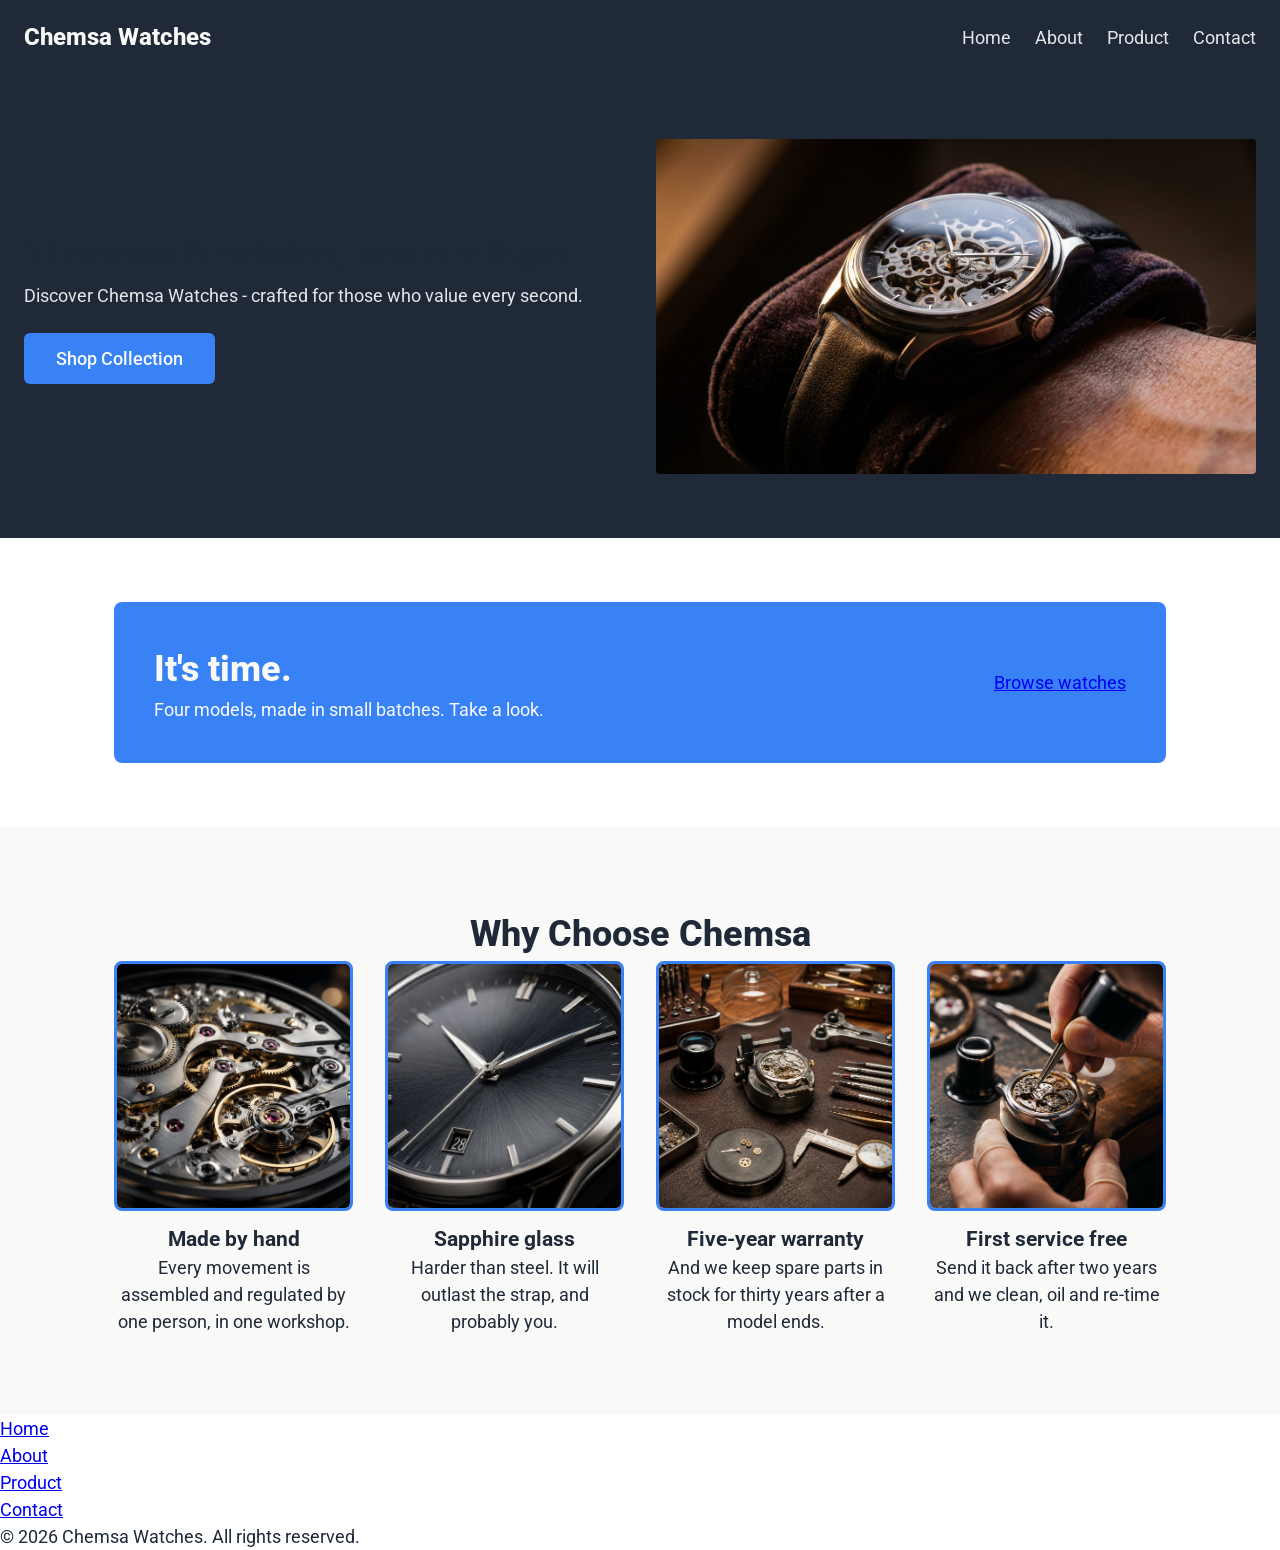
==== index.html @ fb9504d1 "Finished header, hero and other small changes" ====
<!DOCTYPE html>
<html lang="en">
<head>
    <meta charset="UTF-8">
    <meta name="viewport" content="width=device-width, initial-scale=1.0">
    <link rel="preconnect" href="https://fonts.googleapis.com">
    <link rel="preconnect" href="https://fonts.gstatic.com" crossorigin>
    <link href="https://fonts.googleapis.com/css2?family=Roboto:ital,wght@0,100..900;1,100..900&display=swap" rel="stylesheet">

    <link rel="stylesheet" href="css/base.css">
    <link rel="stylesheet" href="css/features.css">
    <title>Document</title>
</head>
<body>

    <header>
        <div class="header-inner">
            <h1 class="logo">Chemsa Watches</h1>
            <nav>
                <ul>
                    <li><a href="index.html">Home</a></li>
                    <li><a href="about.html">About</a></li>
                    <li><a href="product.html">Product</a></li>
                    <li><a href="contact.html">Contact</a></li>
                </ul>
            </nav>
        </div>
    </header> 

    <main>
        <section class="hero">
            <div class="hero-inner">
                <div class="hero-text">
                    <h2>Timeless Precision, Modern Style</h2>
                    <p class="subtext">Discover Chemsa Watches - crafted for those who value every second.</p>
                    <a href="#" class="btn">Shop Collection</a>
                </div>
                <div class="hero-image">
                    <img src="images/hero-watch.jpg" alt="Chemsa Watches signature timepiece">
                </div>
            </div>
        </section>

        <section class="call-to-action">
            <div class="container">
                <div class="cta-inner">

                    <div class="cta-text">
                        <h2>It's time.</h2>
                        <p>Four models, made in small batches. Take a look.</p>
                    </div>

                    <a href="product.html" class="btn btn-outline">Browse watches</a>

                </div>
            </div>
        </section>

        <section class="features">
            <div class="container">

                <h2>Why Choose Chemsa</h2>

                <div class="feature-list">

                    <article class="feature-card">
                        <img src="images/movement.png" alt="Watch movement with visible gears">
                        <h3>Made by hand</h3>
                        <p>Every movement is assembled and regulated by one person, in one workshop.</p>
                    </article>

                    <article class="feature-card">
                        <img src="images/close-up.png" alt="Close-up of a watch face">
                        <h3>Sapphire glass</h3>
                        <p>Harder than steel. It will outlast the strap, and probably you.</p>
                    </article>

                    <article class="feature-card">
                        <img src="images/tools.png" alt="Watchmaker's tools on a bench">
                        <h3>Five-year warranty</h3>
                        <p>And we keep spare parts in stock for thirty years after a model ends.</p>
                    </article>

                    <article class="feature-card">
                        <img src="images/service.png" alt="A watch being serviced">
                        <h3>First service free</h3>
                        <p>Send it back after two years and we clean, oil and re-time it.</p>
                    </article>

                </div>
            </div>
        </section>

        <section class="quote">
            <div></div>
        </section>


    </main>

    <footer>
        <nav>
            <ul>
                <li><a href="index.html">Home</a></li>
                <li><a href="about.html">About</a></li>
                <li><a href="product.html">Product</a></li>
                <li><a href="contact.html">Contact</a></li>
            </ul>
        </nav>
        <p>&copy; 2026 Chemsa Watches. All rights reserved.</p>
    </footer>
</body>
</html>
---- css/base.css ----
/* 
   base.css
   Reset, colour variables, typography, and the width container. 
   Changing anything in this file is a group decision.
*/



/* Reset */

* {
  margin: 0;
  padding: 0;
  box-sizing: border-box;
}


/* Variables */
/* The client's palette. */

:root {
  --dark:  #1F2937;   /* hero and footer background */
  --light: #F9FAF8;   /* hero main text            */
  --grey:  #E5E7EB;   /* secondary text, quote section background  */
  --blue:  #3882F6;   /* buttons, CTA background   */
}


/* Typography */
/* Roboto is imported in the <head> of each page, before this file. */

/* font goes on body and inherits down to everything */
body {
  font-family: "Roboto", sans-serif;
  font-size: 18px;
  line-height: 1.5;
  color: var(--dark);
}

h1 { 
  font-size: 48px; 
  font-weight: 800; 
  line-height: 1.1; 
}

h2 { 
  font-size: 36px; 
  font-weight: 800; 
}


/* Images */
/* Every content image should be stopped from overflowing its container: */
img { 
  max-width: 100%;
  height: auto;
  display: block;
}


/* The Width Container */
/* Every band's background is full width; its content sits inside this. */

.container {
 max-width: 1100px; 
 margin: 0 auto; 
 padding: 0 24px; 
}


/* Links */

/* Header */
header {
  background-color: var(--dark);
  padding: 24px 0;
}

.header-inner {
  display: flex;
  align-items: center;
  justify-content: space-between;
  padding: 0 24px;
}

.logo {
  font-size: 24px;
  font-weight: 800;
  color: var(--light);
}

header nav ul {
  display: flex;
  list-style: none;
  gap: 24px;
}

header nav a {
  font-size: 18px;
  color: var(--grey);
  text-decoration: none;
}

/* Hero Section */
.hero {
  background-color: var(--dark);
  padding: 64px 0;
}

.hero-inner {
  display: flex;
  align-items: center;
  justify-content: space-between;
  gap: 32px;
  padding: 0 24px;
}

.hero-text {
  flex: 1;
}

.hero-text h1 {
  font-size: 48px;
  font-weight: 800;
  color: var(--light);
  margin-bottom: 16px;
}

.hero-text .subtext {
  font-size: 18px;
  color: var(--grey);
  margin-bottom: 24px;
}

.hero-text .btn {
  display: inline-block;
  padding: 12px 32px;
  background-color: var(--blue);
  color: var(--light);
  border-radius: 6px;
  font-size: 18px;
  font-weight: 500;
  text-decoration: none;
}

.hero-image {
  flex: 1;
}

.hero-image img {
  width: 100%;
  min-height: 260px;
  object-fit: cover;
  background-color: var(--grey);
  border-radius: 4px;
  display: block;
}
---- css/features.css ----
/* space above and below your cards */
.features {
  background-color: var(--light);
  padding: 80px 0;
  text-align: center;
}

/* the four cards jump side by side */
.feature-list {
  display: flex;
  gap: 32px;
  align-items: flex-start;
}

/* all four exactly the same width */
.feature-card {
  flex: 1;
}

/* the images */

.feature-card img {
  height: 250px;
  object-fit: cover;
  border-radius: 8px;
  border: 3px solid var(--blue);
  margin-bottom: 12px;
}

/* CTA, blue box, text left, button right, not touching the screen edges */

.call-to-action { padding: 64px 0; }

.cta-inner {
  background-color: var(--blue);
  color: var(--light);
  border-radius: 8px;
  padding: 40px;
  display: flex;
  justify-content: space-between;
  align-items: center;
  gap: 32px;
}
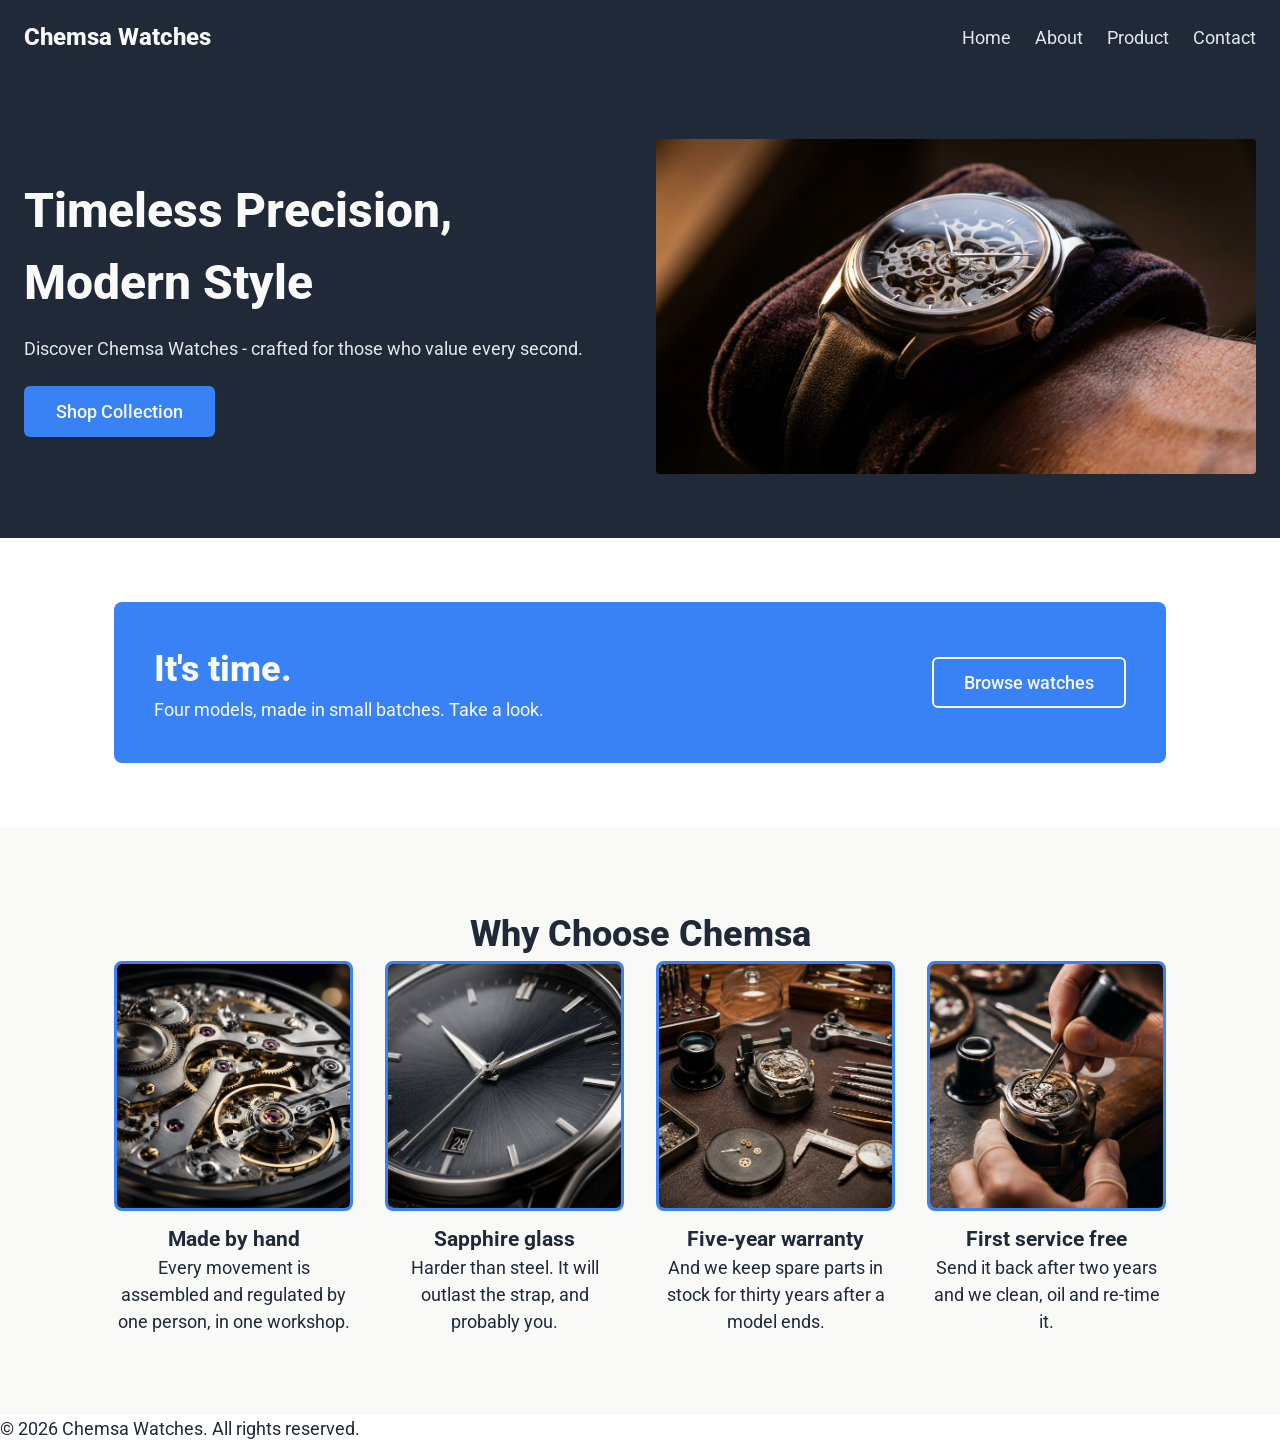
==== commit 1ea8178d: "Contacts page done and small fixes" ====
--- a/index.html
+++ b/index.html
@@ -8,8 +8,8 @@
     <link href="https://fonts.googleapis.com/css2?family=Roboto:ital,wght@0,100..900;1,100..900&display=swap" rel="stylesheet">
 
     <link rel="stylesheet" href="css/base.css">
-    <link rel="stylesheet" href="css/features.css">
-    <title>Document</title>
+    <link rel="stylesheet" href="css/index.css">
+    <title>Chemsa Watches - Home</title>
 </head>
 <body>
 
@@ -99,14 +99,6 @@
     </main>
 
     <footer>
-        <nav>
-            <ul>
-                <li><a href="index.html">Home</a></li>
-                <li><a href="about.html">About</a></li>
-                <li><a href="product.html">Product</a></li>
-                <li><a href="contact.html">Contact</a></li>
-            </ul>
-        </nav>
         <p>&copy; 2026 Chemsa Watches. All rights reserved.</p>
     </footer>
 </body>
--- a/css/base.css
+++ b/css/base.css
@@ -67,9 +67,6 @@
  padding: 0 24px; 
 }
 
-
-/* Links */
-
 /* Header */
 header {
   background-color: var(--dark);
@@ -101,58 +98,21 @@
   text-decoration: none;
 }
 
-/* Hero Section */
-.hero {
-  background-color: var(--dark);
-  padding: 64px 0;
-}
-
-.hero-inner {
-  display: flex;
-  align-items: center;
-  justify-content: space-between;
-  gap: 32px;
-  padding: 0 24px;
-}
-
-.hero-text {
-  flex: 1;
-}
-
-.hero-text h1 {
-  font-size: 48px;
-  font-weight: 800;
-  color: var(--light);
-  margin-bottom: 16px;
-}
-
-.hero-text .subtext {
-  font-size: 18px;
-  color: var(--grey);
-  margin-bottom: 24px;
-}
-
-.hero-text .btn {
-  display: inline-block;
-  padding: 12px 32px;
+/* The filled blue button. */
+.btn {
+  display: inline-block;      
+  padding: 12px 32px;         /* 12px top/bottom, 32px left/right */
   background-color: var(--blue);
   color: var(--light);
   border-radius: 6px;
-  font-size: 18px;
   font-weight: 500;
-  text-decoration: none;
+  text-decoration: none;      /* kills the default underline */
 }
 
-.hero-image {
-  flex: 1;
+/* A second version: transparent middle, visible outline.
+   .btn sets the shape, .btn-outline overrides the colours. */
+.btn-outline {
+  background-color: transparent;
+  border: 2px solid var(--light);
+  padding: 10px 30px;         /* 2px less each side, so the border doesn't make this button bigger than the filled one */
 }
-
-.hero-image img {
-  width: 100%;
-  min-height: 260px;
-  object-fit: cover;
-  background-color: var(--grey);
-  border-radius: 4px;
-  display: block;
-}
-
--- a/css/index.css
+++ b/css/index.css
@@ -0,0 +1,220 @@
+/* Hero Section */
+.hero {
+  background-color: var(--dark);
+  padding: 64px 0;
+}
+
+.hero-inner {
+  display: flex;
+  align-items: center;
+  justify-content: space-between;
+  gap: 32px;
+  padding: 0 24px;
+}
+
+.hero-text {
+  flex: 1;
+}
+
+.hero-text h2 {
+  font-size: 48px;
+  font-weight: 800;
+  color: var(--light);
+  margin-bottom: 16px;
+}
+
+.hero-text .subtext {
+  font-size: 18px;
+  color: var(--grey);
+  margin-bottom: 24px;
+}
+
+.hero-text .btn {
+  display: inline-block;
+  padding: 12px 32px;
+  background-color: var(--blue);
+  color: var(--light);
+  border-radius: 6px;
+  font-size: 18px;
+  font-weight: 500;
+  text-decoration: none;
+}
+
+.hero-image {
+  flex: 1;
+}
+
+.hero-image img {
+  width: 100%;
+  min-height: 260px;
+  object-fit: cover;
+  background-color: var(--grey);
+  border-radius: 4px;
+  display: block;
+}
+
+/* Features and CTA Section */
+
+/* space above and below your cards */
+.features {
+  background-color: var(--light);
+  padding: 80px 0;
+  text-align: center;
+}
+
+/* the four cards jump side by side */
+.feature-list {
+  display: flex;
+  gap: 32px;
+  align-items: flex-start;
+}
+
+/* all four exactly the same width */
+.feature-card {
+  flex: 1;
+}
+
+/* the images */
+
+.feature-card img {
+  height: 250px;
+  object-fit: cover;
+  border-radius: 8px;
+  border: 3px solid var(--blue);
+  margin-bottom: 12px;
+}
+
+/* CTA, blue box, text left, button right, not touching the screen edges */
+
+.call-to-action { padding: 64px 0; }
+
+.cta-inner {
+  background-color: var(--blue);
+  color: var(--light);
+  border-radius: 8px;
+  padding: 40px;
+  display: flex;
+  justify-content: space-between;
+  align-items: center;
+  gap: 32px;
+}
+
+/* CSS for Contacts page */
+
+.page-intro {
+  background-color: var(--dark);
+  padding: 64px 0;
+  text-align: center;
+}
+ 
+.page-intro h2 {
+  color: var(--light);
+  margin-bottom: 16px;
+}
+ 
+.page-intro .subtext {
+  color: var(--grey);
+  max-width: 600px;      /* stops a long sentence spanning the full width */
+  margin: 0 auto;        /* 0 top/bottom, auto left/right = centred */
+}
+
+ 
+.contact {
+  padding: 80px 0;
+}
+
+.contact-inner {
+  display: flex;
+  align-items: flex-start;   /* both columns start at the top, without this
+                                the short right column would stretch to match
+                                the tall form */
+  gap: 64px;                 /* space between the two columns only */
+}
+ 
+/* flex: 2 vs flex: 1 = the form gets twice the leftover space.
+   A form needs the room; a list of details doesn't. */
+.contact-form {
+  flex: 2;
+}
+ 
+.contact-details {
+  flex: 1;
+}
+ 
+.contact-form h2,
+.contact-details h2 {
+  margin-bottom: 24px;
+}
+
+.field {
+  margin-bottom: 20px;
+}
+
+.field label {
+  display: block;
+  margin-bottom: 6px;
+  font-weight: 500;
+}
+ 
+/* All three control types get the same look, so the form lines up. */
+.field input,
+.field select,
+.field textarea {
+  width: 100%;              /* fill the column */
+  padding: 12px;
+  border: 1px solid var(--grey);
+  border-radius: 6px;
+  font-family: inherit;
+  font-size: 16px;
+}
+ 
+.field textarea {
+  resize: vertical;
+}
+ 
+.contact-form .btn {
+  border: none;
+  cursor: pointer;
+}
+ 
+/* Browsers italicise by default. We don't want that. */
+.contact-details address {
+  font-style: normal;
+  margin-bottom: 24px;
+}
+ 
+.contact-details h3 {
+  font-size: 20px;
+  margin-bottom: 4px;
+}
+ 
+/* Space between each block */
+.contact-details p {
+  margin-bottom: 24px;
+}
+ 
+.contact-details a {
+  color: var(--blue);
+}
+
+/* For mobile devices */
+
+@media (max-width: 768px) {
+ 
+  .contact-inner {
+    flex-direction: column;  
+    gap: 48px;
+  }
+ 
+  /* The collapse trap again: in a column, flex: 2 / flex: 1 would try to
+     share a height that doesn't exist. flex: 1 1 auto = size to content. */
+  .contact-form,
+  .contact-details {
+    flex: 1 1 auto;
+  }
+ 
+  .page-intro,
+  .contact {
+    padding: 48px 0;
+  }
+}
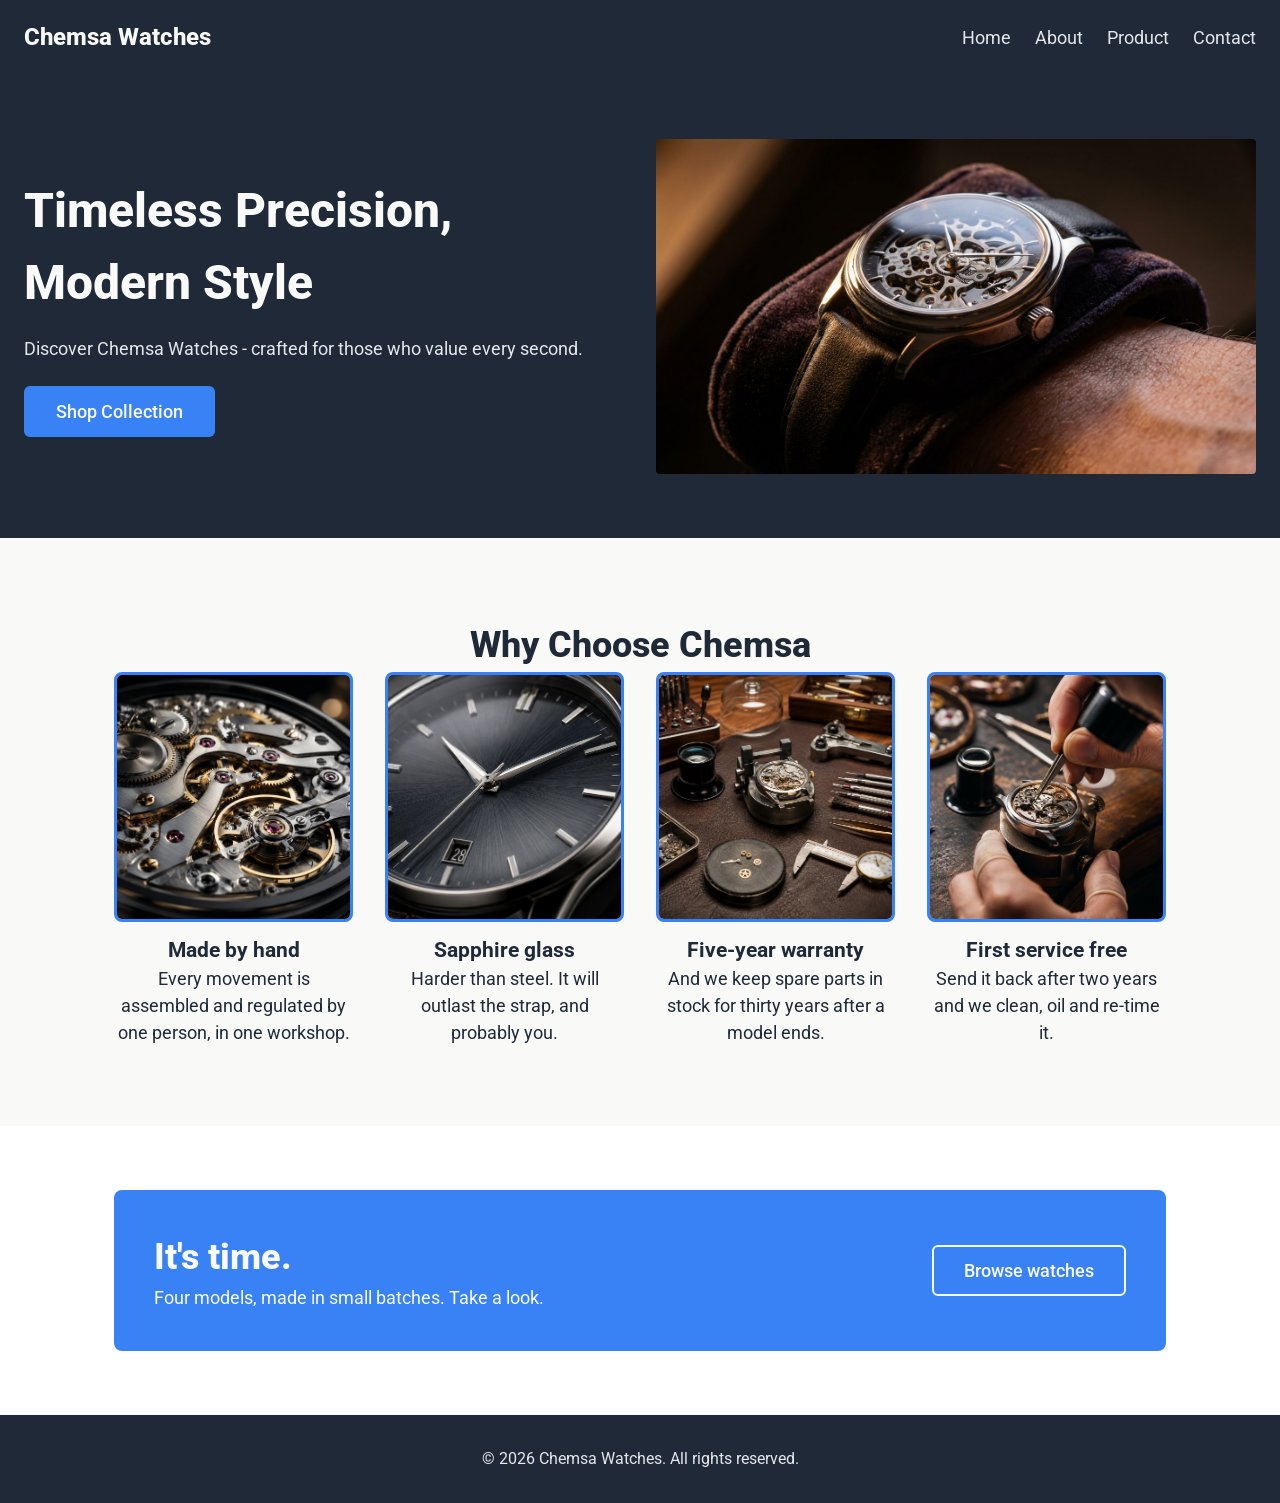
==== commit a673ab44: "Fixed landing page's layour according to assignment pdf" ====
--- a/index.html
+++ b/index.html
@@ -41,21 +41,6 @@
             </div>
         </section>
 
-        <section class="call-to-action">
-            <div class="container">
-                <div class="cta-inner">
-
-                    <div class="cta-text">
-                        <h2>It's time.</h2>
-                        <p>Four models, made in small batches. Take a look.</p>
-                    </div>
-
-                    <a href="product.html" class="btn btn-outline">Browse watches</a>
-
-                </div>
-            </div>
-        </section>
-
         <section class="features">
             <div class="container">
 
@@ -94,10 +79,22 @@
         <section class="quote">
             <div></div>
         </section>
+        <section class="call-to-action">
+            <div class="container">
+                <div class="cta-inner">
 
+                    <div class="cta-text">
+                        <h2>It's time.</h2>
+                        <p>Four models, made in small batches. Take a look.</p>
+                    </div>
 
-    </main>
+                    <a href="product.html" class="btn btn-outline">Browse watches</a>
 
+                </div>
+            </div>
+        </section>
+        </main>
+        
     <footer>
         <p>&copy; 2026 Chemsa Watches. All rights reserved.</p>
     </footer>
--- a/css/base.css
+++ b/css/base.css
@@ -109,10 +109,39 @@
   text-decoration: none;      /* kills the default underline */
 }
 
-/* A second version: transparent middle, visible outline.
-   .btn sets the shape, .btn-outline overrides the colours. */
 .btn-outline {
   background-color: transparent;
   border: 2px solid var(--light);
   padding: 10px 30px;         /* 2px less each side, so the border doesn't make this button bigger than the filled one */
 }
+
+footer {
+  background-color: var(--dark); 
+  color: var(--grey);
+  padding: 32px 24px;              /* 32px top/bottom, 24px left/right so
+                                      nothing touches the screen edge */
+  text-align: center;              
+  font-size: 16px;                 
+}
+ 
+/* The footer nav: links in one centred row. */
+footer nav ul {
+  display: flex;
+  justify-content: center;
+  list-style: none;          /* kills the bullet points */
+  gap: 24px;                 
+  margin-bottom: 16px;       
+}
+ 
+footer nav a {
+  color: var(--grey);
+  text-decoration: none;     /* no underline */
+}
+ 
+@media (max-width: 768px) {
+ 
+  footer nav ul {
+    flex-direction: column;
+    gap: 12px;
+  }
+}
--- a/css/index.css
+++ b/css/index.css
@@ -115,7 +115,7 @@
 .page-intro .subtext {
   color: var(--grey);
   max-width: 600px;      /* stops a long sentence spanning the full width */
-  margin: 0 auto;        /* 0 top/bottom, auto left/right = centred */
+  margin: 0 auto;        
 }
 
  
@@ -177,7 +177,6 @@
   cursor: pointer;
 }
  
-/* Browsers italicise by default. We don't want that. */
 .contact-details address {
   font-style: normal;
   margin-bottom: 24px;
